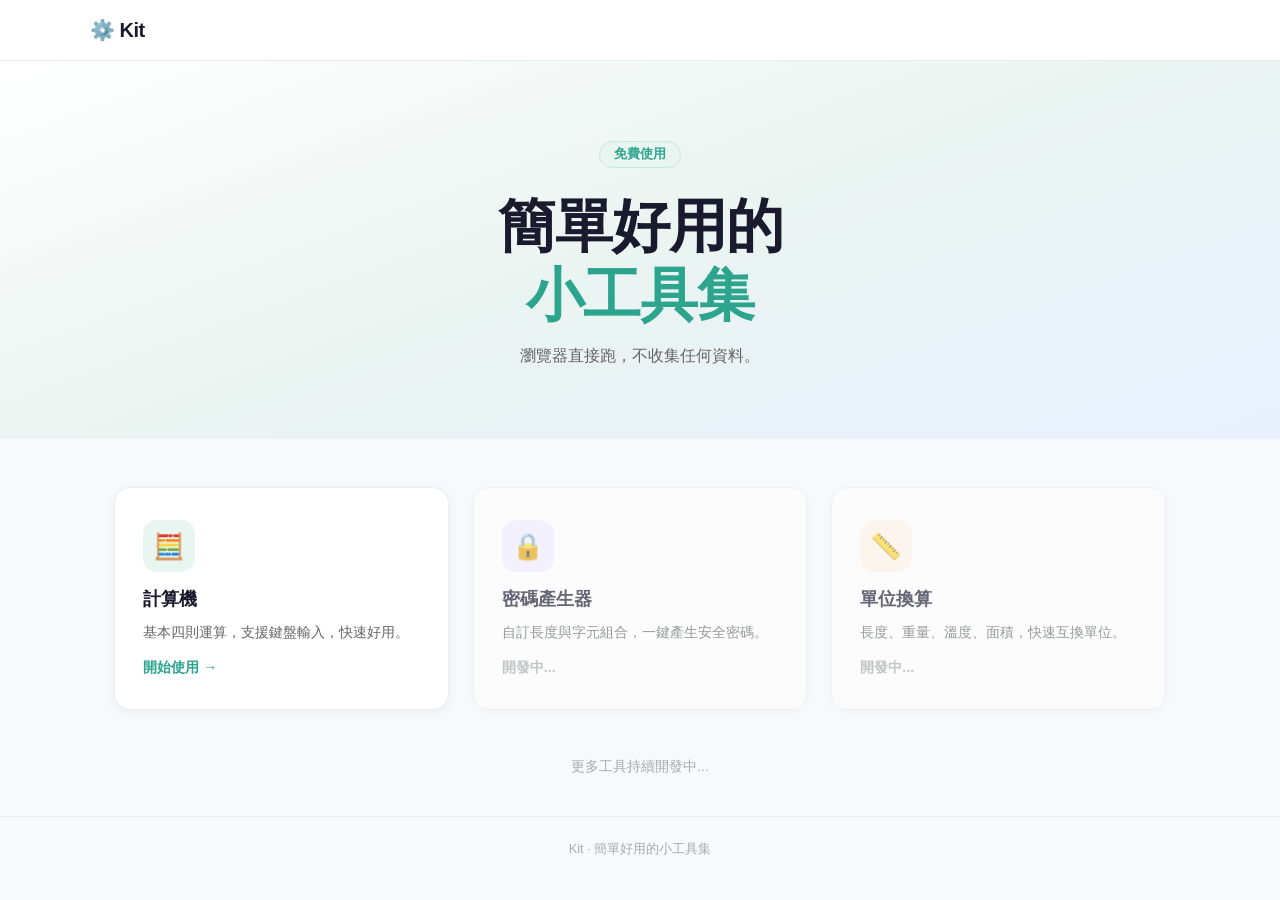
==== index.html @ ae222194 "init: Kit 工具集網站 + 計算機" ====
<!DOCTYPE html>
<html lang="zh-TW">
<head>
  <meta charset="UTF-8">
  <meta name="viewport" content="width=device-width, initial-scale=1.0">
  <title>Kit｜簡單好用的小工具集</title>
  <link rel="stylesheet" href="style.css">
</head>
<body>

  <nav class="navbar">
    <div class="nav-inner">
      <a href="index.html" class="logo">⚙️ Kit</a>
    </div>
  </nav>

  <section class="hero">
    <span class="badge">免費使用</span>
    <h1>簡單好用的<br><span class="accent">小工具集</span></h1>
    <p>瀏覽器直接跑，不收集任何資料。</p>
  </section>

  <section class="tools-grid">

    <a href="tools/calculator.html" class="tool-card">
      <div class="tool-icon" style="background:#e8f5f0; color:#2da58e;">🧮</div>
      <h2>計算機</h2>
      <p>基本四則運算，支援鍵盤輸入，快速好用。</p>
      <span class="tool-link">開始使用 →</span>
    </a>

    <div class="tool-card coming-soon">
      <div class="tool-icon" style="background:#f0eefe; color:#7c6fe0;">🔒</div>
      <h2>密碼產生器</h2>
      <p>自訂長度與字元組合，一鍵產生安全密碼。</p>
      <span class="tool-link muted">開發中...</span>
    </div>

    <div class="tool-card coming-soon">
      <div class="tool-icon" style="background:#fff4e8; color:#e07c2a;">📏</div>
      <h2>單位換算</h2>
      <p>長度、重量、溫度、面積，快速互換單位。</p>
      <span class="tool-link muted">開發中...</span>
    </div>

  </section>

  <div class="footer-note">更多工具持續開發中...</div>

  <footer>
    <p>Kit · 簡單好用的小工具集</p>
  </footer>

</body>
</html>
---- style.css ----
*, *::before, *::after { box-sizing: border-box; margin: 0; padding: 0; }

body {
  font-family: -apple-system, BlinkMacSystemFont, "Segoe UI", "Noto Sans TC", sans-serif;
  background: #f7f9fc;
  color: #1a1a2e;
  min-height: 100vh;
}

/* Navbar */
.navbar {
  position: sticky;
  top: 0;
  background: rgba(255,255,255,0.9);
  backdrop-filter: blur(12px);
  border-bottom: 1px solid #e8edf3;
  z-index: 100;
  padding: 0 24px;
}
.nav-inner {
  max-width: 1100px;
  margin: 0 auto;
  height: 60px;
  display: flex;
  align-items: center;
}
.logo {
  font-size: 1.25rem;
  font-weight: 700;
  color: #1a1a2e;
  text-decoration: none;
  letter-spacing: -0.5px;
}

/* Hero */
.hero {
  background: linear-gradient(160deg, #ffffff 0%, #eaf4f1 50%, #e8f0fe 100%);
  text-align: center;
  padding: 80px 24px 72px;
}
.badge {
  display: inline-block;
  background: #e8f5f0;
  color: #2da58e;
  font-size: 0.8rem;
  font-weight: 600;
  padding: 4px 14px;
  border-radius: 999px;
  margin-bottom: 24px;
  border: 1px solid #c5e8e0;
}
.hero h1 {
  font-size: clamp(2.2rem, 6vw, 3.6rem);
  font-weight: 800;
  line-height: 1.2;
  letter-spacing: -1px;
  margin-bottom: 16px;
}
.accent { color: #2da58e; }
.hero p {
  font-size: 1rem;
  color: #666;
  margin-top: 8px;
}

/* Tools Grid */
.tools-grid {
  max-width: 1100px;
  margin: 48px auto;
  padding: 0 24px;
  display: grid;
  grid-template-columns: repeat(auto-fill, minmax(300px, 1fr));
  gap: 24px;
}

.tool-card {
  background: #fff;
  border-radius: 16px;
  padding: 32px 28px;
  border: 1px solid #e8edf3;
  box-shadow: 0 2px 12px rgba(0,0,0,0.05);
  text-decoration: none;
  color: inherit;
  display: flex;
  flex-direction: column;
  gap: 10px;
  transition: transform 0.18s ease, box-shadow 0.18s ease;
}
.tool-card:not(.coming-soon):hover {
  transform: translateY(-4px);
  box-shadow: 0 8px 28px rgba(0,0,0,0.1);
}
.coming-soon { opacity: 0.65; cursor: default; }

.tool-icon {
  width: 52px;
  height: 52px;
  border-radius: 14px;
  display: flex;
  align-items: center;
  justify-content: center;
  font-size: 1.6rem;
  margin-bottom: 4px;
}

.tool-card h2 {
  font-size: 1.15rem;
  font-weight: 700;
}
.tool-card p {
  font-size: 0.9rem;
  color: #666;
  line-height: 1.6;
  flex: 1;
}
.tool-link {
  font-size: 0.9rem;
  font-weight: 600;
  color: #2da58e;
  margin-top: 4px;
}
.tool-link.muted { color: #aaa; }

/* Footer */
.footer-note {
  text-align: center;
  color: #aaa;
  font-size: 0.85rem;
  margin: 8px 0 40px;
}
footer {
  text-align: center;
  padding: 24px;
  border-top: 1px solid #e8edf3;
  font-size: 0.8rem;
  color: #aaa;
}

/* Tool page shared */
.tool-page-wrap {
  max-width: 520px;
  margin: 48px auto;
  padding: 0 24px;
}
.tool-page-wrap h1 {
  font-size: 1.6rem;
  font-weight: 800;
  margin-bottom: 24px;
}
.back-link {
  display: inline-flex;
  align-items: center;
  gap: 6px;
  font-size: 0.85rem;
  color: #2da58e;
  text-decoration: none;
  margin-bottom: 20px;
  font-weight: 500;
}
.back-link:hover { text-decoration: underline; }

/* Calculator */
.calc-wrap {
  background: #fff;
  border-radius: 20px;
  padding: 28px;
  border: 1px solid #e8edf3;
  box-shadow: 0 4px 20px rgba(0,0,0,0.07);
}
.calc-display {
  background: #f7f9fc;
  border-radius: 12px;
  padding: 20px 20px 12px;
  margin-bottom: 20px;
  text-align: right;
  border: 1px solid #e8edf3;
}
.calc-expression {
  font-size: 0.9rem;
  color: #aaa;
  min-height: 20px;
  margin-bottom: 6px;
  word-break: break-all;
}
.calc-value {
  font-size: 2.4rem;
  font-weight: 700;
  color: #1a1a2e;
  word-break: break-all;
  line-height: 1.2;
}
.calc-buttons {
  display: grid;
  grid-template-columns: repeat(4, 1fr);
  gap: 10px;
}
.calc-btn {
  padding: 18px 0;
  border: none;
  border-radius: 12px;
  font-size: 1.1rem;
  font-weight: 600;
  cursor: pointer;
  transition: filter 0.12s, transform 0.1s;
  font-family: inherit;
}
.calc-btn:hover { filter: brightness(0.94); }
.calc-btn:active { transform: scale(0.95); }

.btn-num   { background: #f0f3f7; color: #1a1a2e; }
.btn-op    { background: #e8f5f0; color: #2da58e; }
.btn-eq    { background: #2da58e; color: #fff; grid-column: span 2; }
.btn-clear { background: #fff0f0; color: #e05c5c; }
.btn-back  { background: #f0f3f7; color: #555; }
.btn-zero  { grid-column: span 2; }
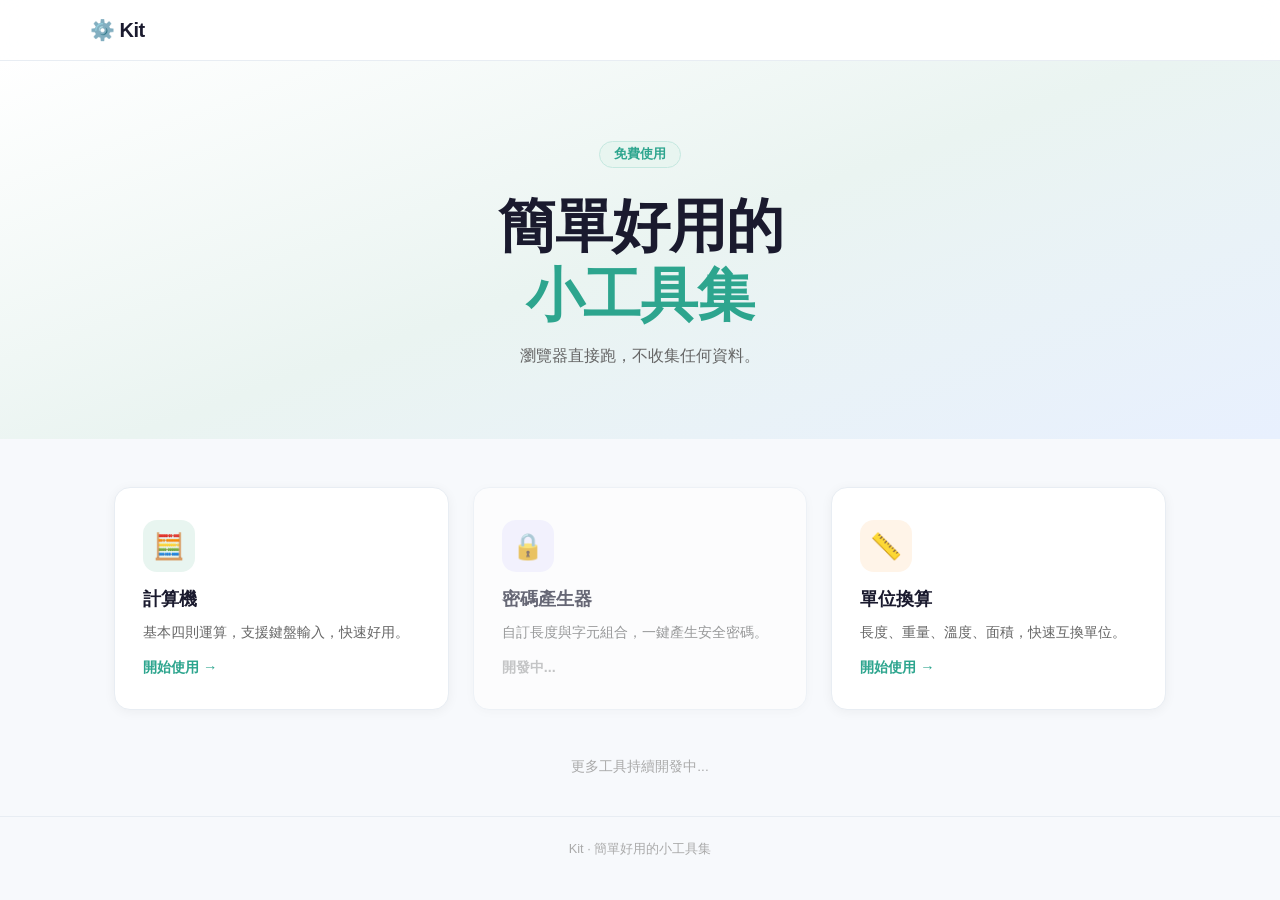
==== commit 3f9a8f60: "add: 單位換算工具" ====
--- a/index.html
+++ b/index.html
@@ -36,12 +36,12 @@
       <span class="tool-link muted">開發中...</span>
     </div>
 
-    <div class="tool-card coming-soon">
+    <a href="tools/unit-converter.html" class="tool-card">
       <div class="tool-icon" style="background:#fff4e8; color:#e07c2a;">📏</div>
       <h2>單位換算</h2>
       <p>長度、重量、溫度、面積，快速互換單位。</p>
-      <span class="tool-link muted">開發中...</span>
-    </div>
+      <span class="tool-link">開始使用 →</span>
+    </a>
 
   </section>
 
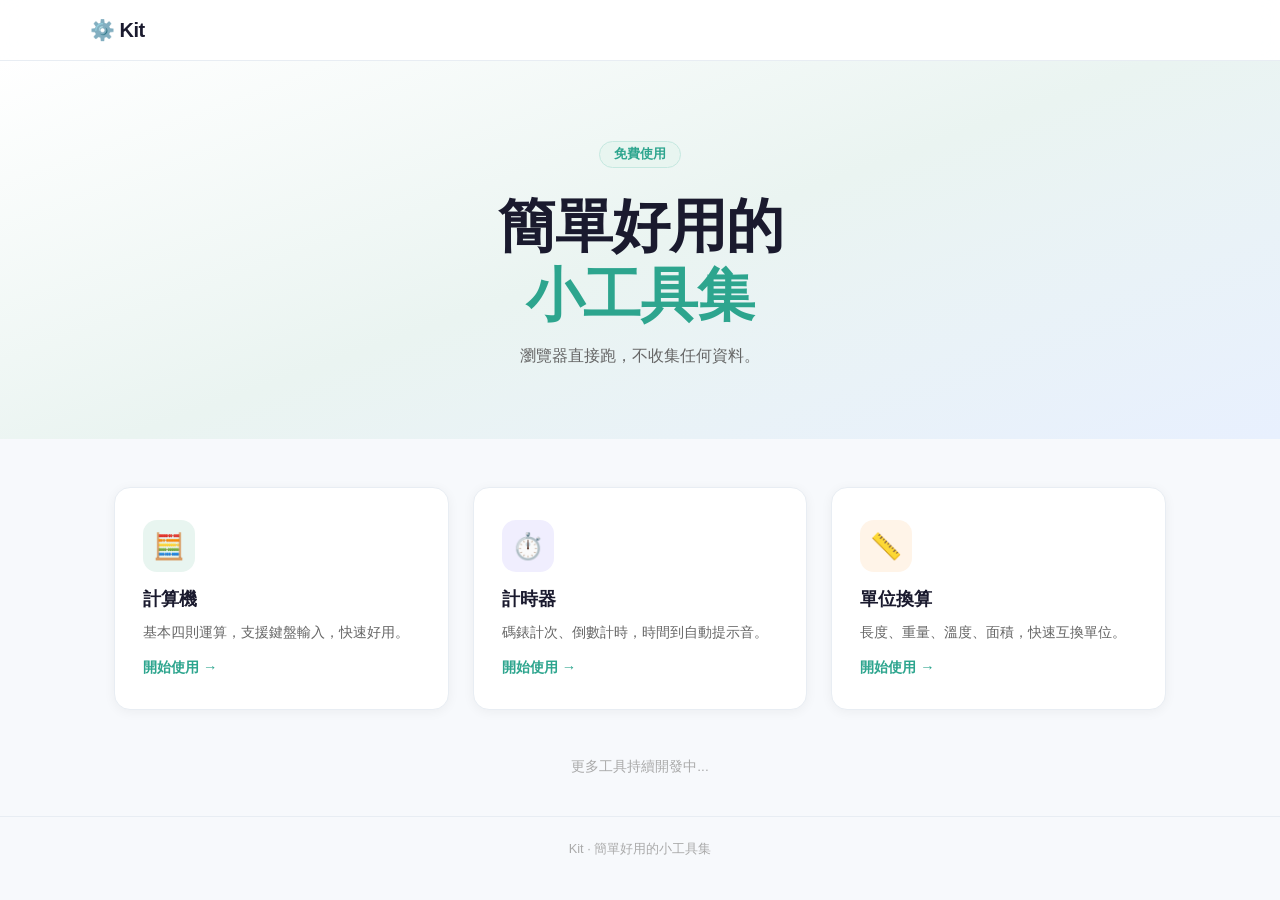
==== commit 10e7ceea: "add: 計時器工具（碼錶 + 倒數）" ====
--- a/index.html
+++ b/index.html
@@ -29,12 +29,12 @@
       <span class="tool-link">開始使用 →</span>
     </a>
 
-    <div class="tool-card coming-soon">
-      <div class="tool-icon" style="background:#f0eefe; color:#7c6fe0;">🔒</div>
-      <h2>密碼產生器</h2>
-      <p>自訂長度與字元組合，一鍵產生安全密碼。</p>
-      <span class="tool-link muted">開發中...</span>
-    </div>
+    <a href="tools/timer.html" class="tool-card">
+      <div class="tool-icon" style="background:#f0eefe; color:#7c6fe0;">⏱️</div>
+      <h2>計時器</h2>
+      <p>碼錶計次、倒數計時，時間到自動提示音。</p>
+      <span class="tool-link">開始使用 →</span>
+    </a>
 
     <a href="tools/unit-converter.html" class="tool-card">
       <div class="tool-icon" style="background:#fff4e8; color:#e07c2a;">📏</div>
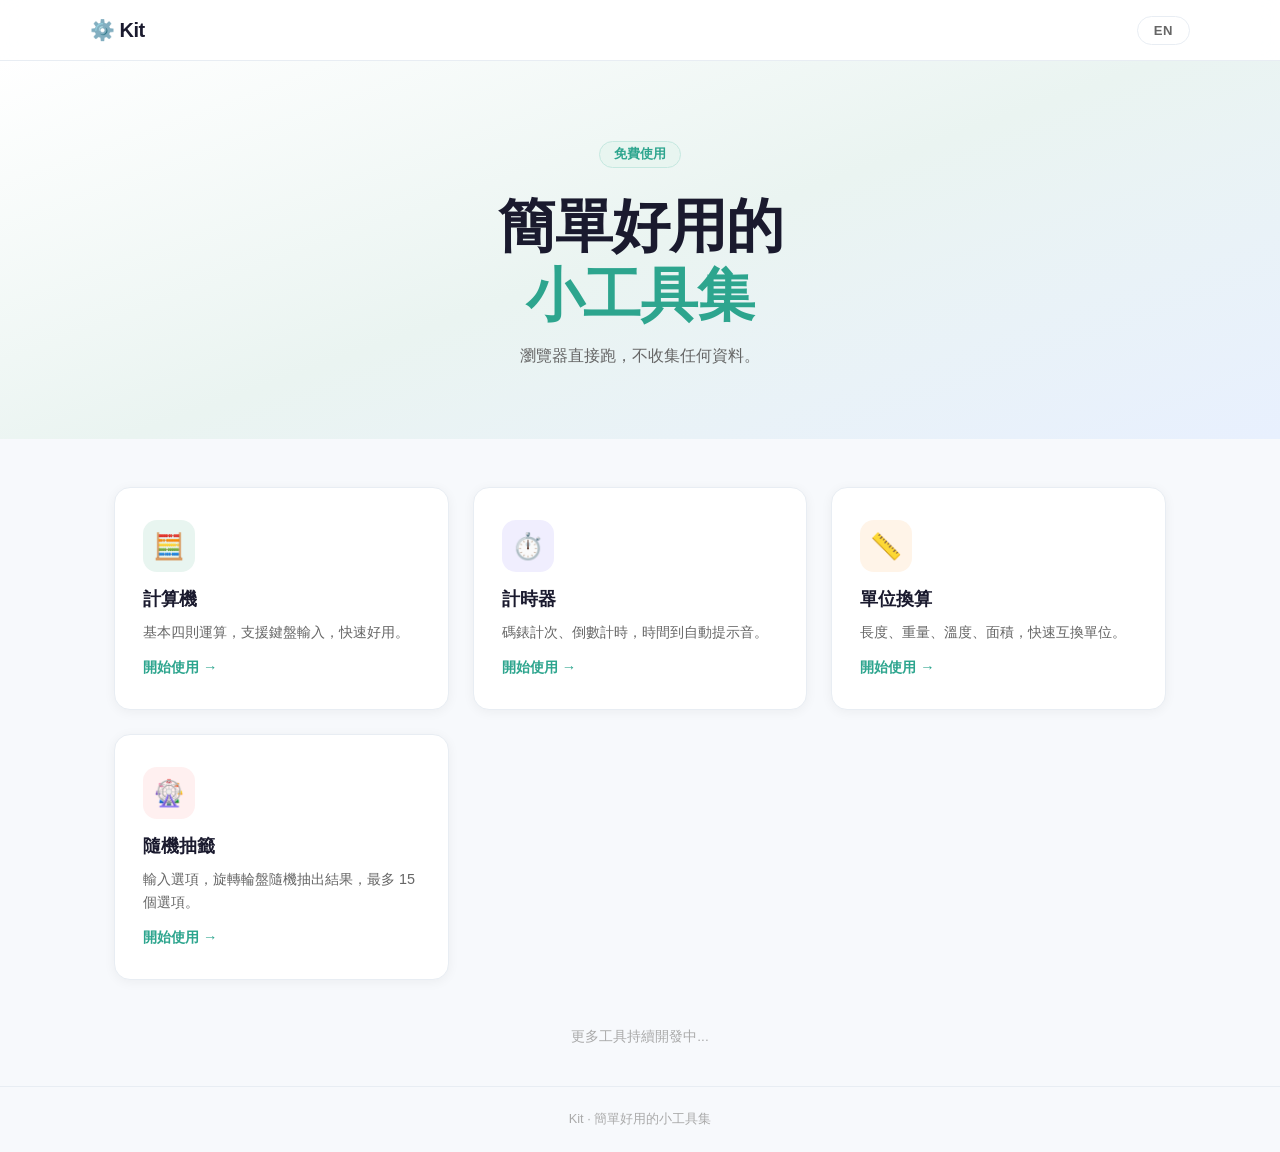
==== commit 8bf4a39e: "feat: 隨機抽籤選項可直接點擊編輯名稱" ====
--- a/index.html
+++ b/index.html
@@ -5,50 +5,62 @@
   <meta name="viewport" content="width=device-width, initial-scale=1.0">
   <title>Kit｜簡單好用的小工具集</title>
   <link rel="stylesheet" href="style.css">
+  <script src="lang.js"></script>
 </head>
 <body>
 
   <nav class="navbar">
     <div class="nav-inner">
       <a href="index.html" class="logo">⚙️ Kit</a>
+      <button id="lang-toggle" class="lang-toggle" onclick="toggleLang()">EN</button>
     </div>
   </nav>
 
   <section class="hero">
-    <span class="badge">免費使用</span>
-    <h1>簡單好用的<br><span class="accent">小工具集</span></h1>
-    <p>瀏覽器直接跑，不收集任何資料。</p>
+    <span class="badge" data-zh="免費使用" data-en="Free">免費使用</span>
+    <h1>
+      <span data-zh="簡單好用的" data-en="Simple &amp; Useful">簡單好用的</span><br>
+      <span class="accent" data-zh="小工具集" data-en="Toolkit">小工具集</span>
+    </h1>
+    <p data-zh="瀏覽器直接跑，不收集任何資料。" data-en="Runs in your browser. Zero data collected.">瀏覽器直接跑，不收集任何資料。</p>
   </section>
 
   <section class="tools-grid">
 
     <a href="tools/calculator.html" class="tool-card">
       <div class="tool-icon" style="background:#e8f5f0; color:#2da58e;">🧮</div>
-      <h2>計算機</h2>
-      <p>基本四則運算，支援鍵盤輸入，快速好用。</p>
-      <span class="tool-link">開始使用 →</span>
+      <h2 data-zh="計算機" data-en="Calculator">計算機</h2>
+      <p data-zh="基本四則運算，支援鍵盤輸入，快速好用。" data-en="Basic arithmetic with keyboard support. Fast and handy.">基本四則運算，支援鍵盤輸入，快速好用。</p>
+      <span class="tool-link" data-zh="開始使用 →" data-en="Get Started →">開始使用 →</span>
     </a>
 
     <a href="tools/timer.html" class="tool-card">
       <div class="tool-icon" style="background:#f0eefe; color:#7c6fe0;">⏱️</div>
-      <h2>計時器</h2>
-      <p>碼錶計次、倒數計時，時間到自動提示音。</p>
-      <span class="tool-link">開始使用 →</span>
+      <h2 data-zh="計時器" data-en="Timer">計時器</h2>
+      <p data-zh="碼錶計次、倒數計時，時間到自動提示音。" data-en="Stopwatch with laps and countdown with alert sound.">碼錶計次、倒數計時，時間到自動提示音。</p>
+      <span class="tool-link" data-zh="開始使用 →" data-en="Get Started →">開始使用 →</span>
     </a>
 
     <a href="tools/unit-converter.html" class="tool-card">
       <div class="tool-icon" style="background:#fff4e8; color:#e07c2a;">📏</div>
-      <h2>單位換算</h2>
-      <p>長度、重量、溫度、面積，快速互換單位。</p>
-      <span class="tool-link">開始使用 →</span>
+      <h2 data-zh="單位換算" data-en="Unit Converter">單位換算</h2>
+      <p data-zh="長度、重量、溫度、面積，快速互換單位。" data-en="Convert length, weight, temperature, and area instantly.">長度、重量、溫度、面積，快速互換單位。</p>
+      <span class="tool-link" data-zh="開始使用 →" data-en="Get Started →">開始使用 →</span>
+    </a>
+
+    <a href="tools/wheel.html" class="tool-card">
+      <div class="tool-icon" style="background:#fff0f0; color:#e05c5c;">🎡</div>
+      <h2 data-zh="隨機抽籤" data-en="Random Draw">隨機抽籤</h2>
+      <p data-zh="輸入選項，旋轉輪盤隨機抽出結果，最多 15 個選項。" data-en="Add options and spin the wheel for a random result. Up to 15 options.">輸入選項，旋轉輪盤隨機抽出結果，最多 15 個選項。</p>
+      <span class="tool-link" data-zh="開始使用 →" data-en="Get Started →">開始使用 →</span>
     </a>
 
   </section>
 
-  <div class="footer-note">更多工具持續開發中...</div>
+  <div class="footer-note" data-zh="更多工具持續開發中..." data-en="More tools coming soon...">更多工具持續開發中...</div>
 
   <footer>
-    <p>Kit · 簡單好用的小工具集</p>
+    <p data-zh="Kit · 簡單好用的小工具集" data-en="Kit · Simple & Useful Toolkit">Kit · 簡單好用的小工具集</p>
   </footer>
 
 </body>
--- a/style.css
+++ b/style.css
@@ -23,7 +23,22 @@
   height: 60px;
   display: flex;
   align-items: center;
-}
+  justify-content: space-between;
+}
+.lang-toggle {
+  padding: 6px 16px;
+  border: 1.5px solid #e8edf3;
+  border-radius: 999px;
+  background: transparent;
+  color: #666;
+  font-size: 0.82rem;
+  font-weight: 700;
+  cursor: pointer;
+  font-family: inherit;
+  letter-spacing: 0.5px;
+  transition: all 0.15s;
+}
+.lang-toggle:hover { border-color: #2da58e; color: #2da58e; }
 .logo {
   font-size: 1.25rem;
   font-weight: 700;
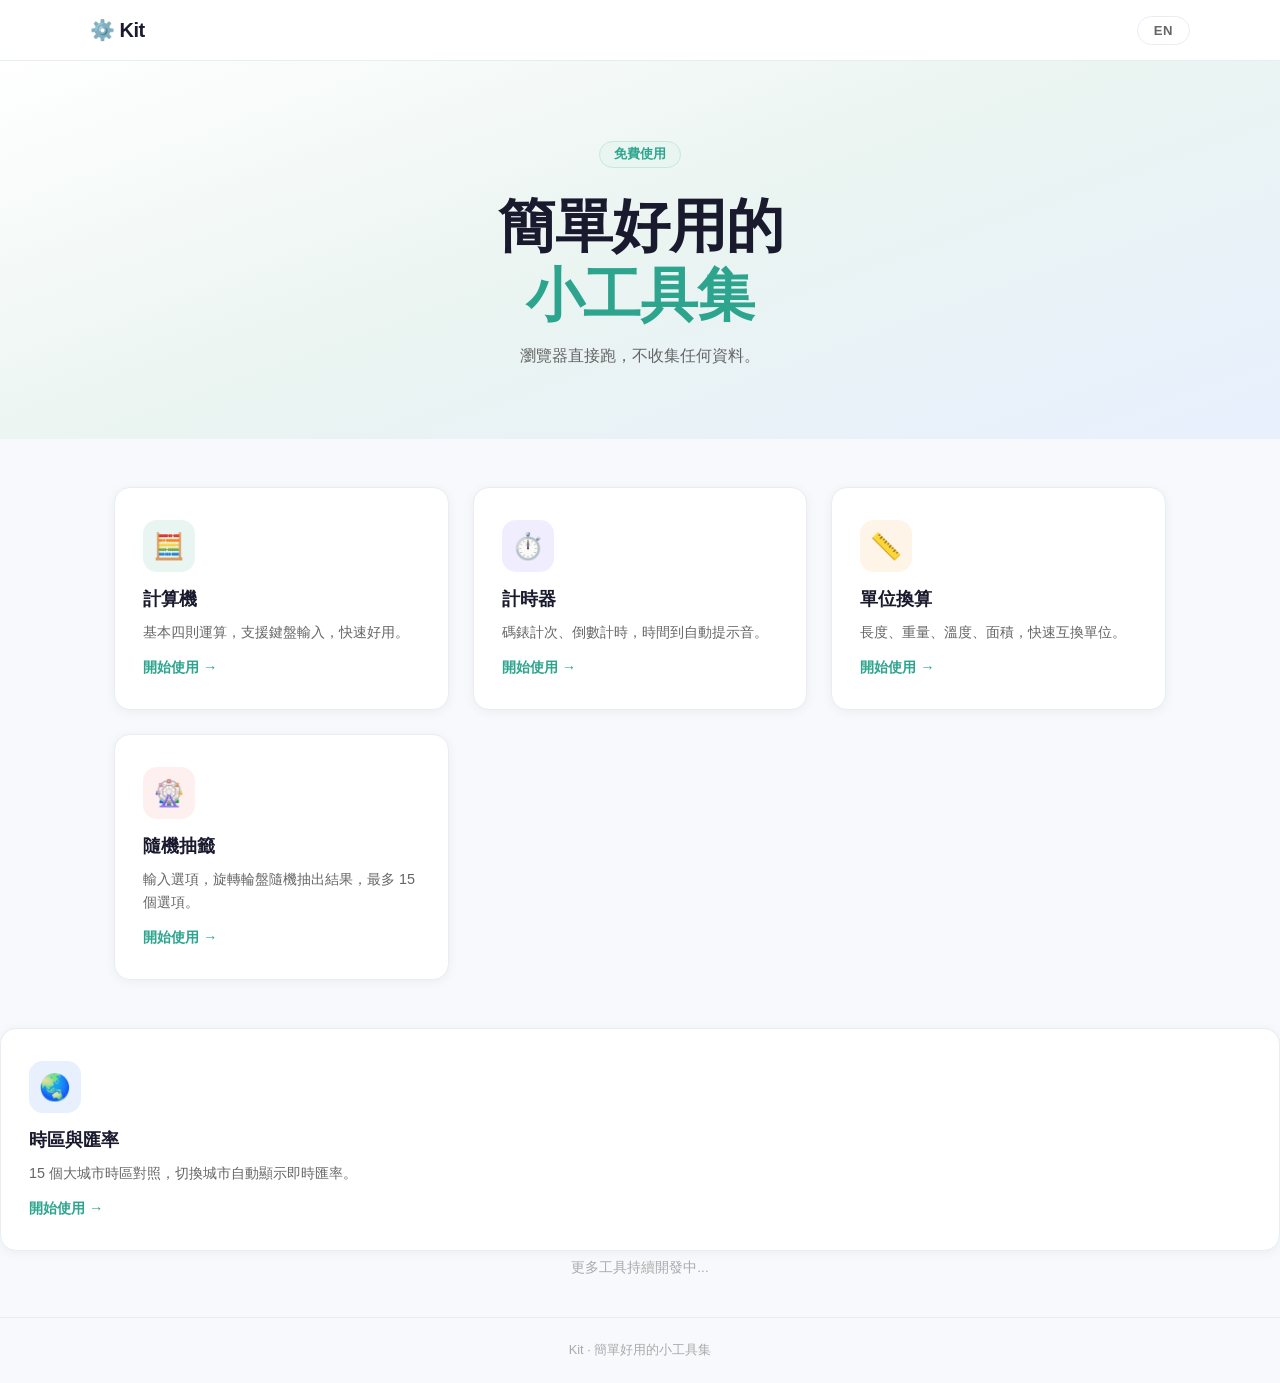
==== commit 6c1a517c: "add: 時區與匯率工具，支援 15 大城市與即時匯率換算" ====
--- a/index.html
+++ b/index.html
@@ -57,6 +57,15 @@
 
   </section>
 
+    <a href="tools/world-clock.html" class="tool-card">
+      <div class="tool-icon" style="background:#e8f0fe; color:#3a86ff;">🌏</div>
+      <h2 data-zh="時區與匯率" data-en="Time Zone & Rate">時區與匯率</h2>
+      <p data-zh="15 個大城市時區對照，切換城市自動顯示即時匯率。" data-en="Compare 15 major city time zones with live exchange rates.">15 個大城市時區對照，切換城市自動顯示即時匯率。</p>
+      <span class="tool-link" data-zh="開始使用 →" data-en="Get Started →">開始使用 →</span>
+    </a>
+
+  </section>
+
   <div class="footer-note" data-zh="更多工具持續開發中..." data-en="More tools coming soon...">更多工具持續開發中...</div>
 
   <footer>
